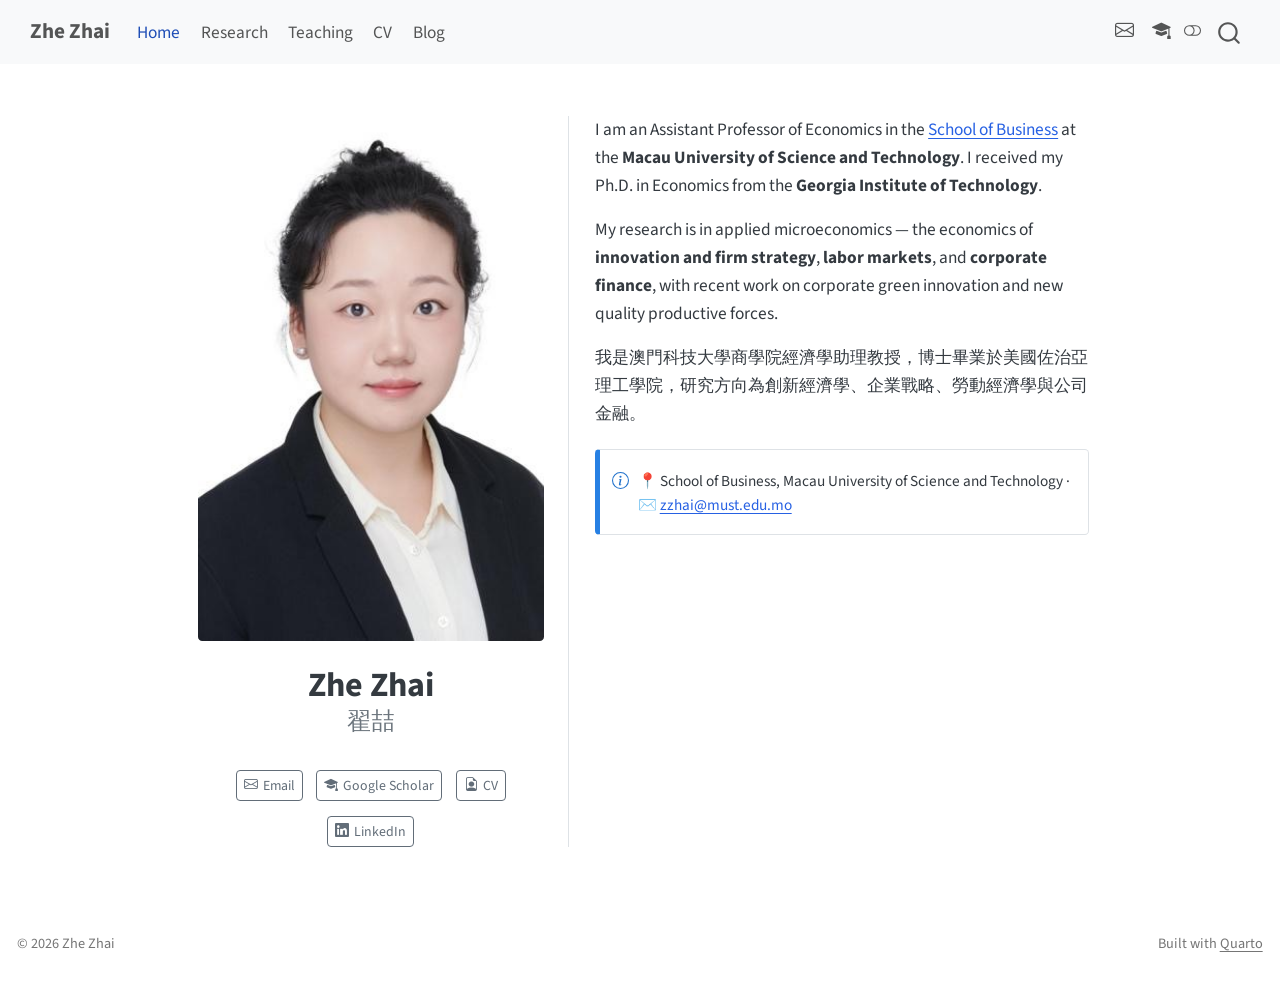
==== index.html @ c7d8bf93 "Built site for gh-pages" ====
<!DOCTYPE html>
<html xmlns="http://www.w3.org/1999/xhtml" lang="en" xml:lang="en"><head>

<meta charset="utf-8">
<meta name="generator" content="quarto-1.9.38">

<meta name="viewport" content="width=device-width, initial-scale=1.0, user-scalable=yes">


<title>Zhe Zhai</title>
<style>
/* Default styles provided by pandoc.
** See https://pandoc.org/MANUAL.html#variables-for-html for config info.
*/
code{white-space: pre-wrap;}
span.smallcaps{font-variant: small-caps;}
div.columns{display: flex; gap: min(4vw, 1.5em);}
div.column{flex: auto; overflow-x: auto;}
div.hanging-indent{margin-left: 1.5em; text-indent: -1.5em;}
ul.task-list{list-style: none;}
ul.task-list li input[type="checkbox"] {
  width: 0.8em;
  margin: 0 0.8em 0.2em -1em; /* quarto-specific, see https://github.com/quarto-dev/quarto-cli/issues/4556 */ 
  vertical-align: middle;
}
</style>


<script src="site_libs/quarto-nav/quarto-nav.js"></script>
<script src="site_libs/quarto-nav/headroom.min.js"></script>
<script src="site_libs/clipboard/clipboard.min.js"></script>
<script src="site_libs/quarto-search/autocomplete.umd.js"></script>
<script src="site_libs/quarto-search/fuse.min.js"></script>
<script src="site_libs/quarto-search/quarto-search.js"></script>
<meta name="quarto:offset" content="./">
<script src="site_libs/quarto-html/quarto.js" type="module"></script>
<script src="site_libs/quarto-html/tabsets/tabsets.js" type="module"></script>
<script src="site_libs/quarto-html/popper.min.js"></script>
<script src="site_libs/quarto-html/tippy.umd.min.js"></script>
<link href="site_libs/quarto-html/tippy.css" rel="stylesheet">
<link href="site_libs/quarto-html/quarto-syntax-highlighting-15634bcf2e68342d4ad2dfa704d543f6.css" rel="stylesheet" class="quarto-color-scheme" id="quarto-text-highlighting-styles">
<link href="site_libs/quarto-html/quarto-syntax-highlighting-dark-0a6b7249c26820e032cb0bd839ff02b1.css" rel="stylesheet" class="quarto-color-scheme quarto-color-alternate" id="quarto-text-highlighting-styles">
<link href="site_libs/quarto-html/quarto-syntax-highlighting-15634bcf2e68342d4ad2dfa704d543f6.css" rel="stylesheet" class="quarto-color-scheme-extra" id="quarto-text-highlighting-styles">
<script src="site_libs/bootstrap/bootstrap.min.js"></script>
<link href="site_libs/bootstrap/bootstrap-icons.css" rel="stylesheet">
<link href="site_libs/bootstrap/bootstrap-bce7755c393caee252ea0e357b7c24b8.min.css" rel="stylesheet" append-hash="true" class="quarto-color-scheme" id="quarto-bootstrap" data-mode="light">
<link href="site_libs/bootstrap/bootstrap-dark-2f73d2571ce570e6680d6927af91118c.min.css" rel="stylesheet" append-hash="true" class="quarto-color-scheme quarto-color-alternate" id="quarto-bootstrap" data-mode="dark">
<link href="site_libs/bootstrap/bootstrap-bce7755c393caee252ea0e357b7c24b8.min.css" rel="stylesheet" append-hash="true" class="quarto-color-scheme-extra" id="quarto-bootstrap" data-mode="light">
<script id="quarto-search-options" type="application/json">{
  "location": "navbar",
  "copy-button": false,
  "collapse-after": 3,
  "panel-placement": "end",
  "type": "overlay",
  "limit": 50,
  "keyboard-shortcut": [
    "f",
    "/",
    "s"
  ],
  "show-item-context": false,
  "language": {
    "search-no-results-text": "No results",
    "search-matching-documents-text": "matching documents",
    "search-copy-link-title": "Copy link to search",
    "search-hide-matches-text": "Hide additional matches",
    "search-more-match-text": "more match in this document",
    "search-more-matches-text": "more matches in this document",
    "search-clear-button-title": "Clear",
    "search-text-placeholder": "",
    "search-detached-cancel-button-title": "Cancel",
    "search-submit-button-title": "Submit",
    "search-label": "Search"
  }
}</script>


<link rel="stylesheet" href="styles.css">
</head>

<body class="nav-fixed fullcontent quarto-light"><script id="quarto-html-before-body" type="application/javascript">
    const toggleBodyColorMode = (bsSheetEl) => {
      const mode = bsSheetEl.getAttribute("data-mode");
      const bodyEl = window.document.querySelector("body");
      if (mode === "dark") {
        bodyEl.classList.add("quarto-dark");
        bodyEl.classList.remove("quarto-light");
      } else {
        bodyEl.classList.add("quarto-light");
        bodyEl.classList.remove("quarto-dark");
      }
    }
    const toggleBodyColorPrimary = () => {
      const bsSheetEl = window.document.querySelector("link#quarto-bootstrap:not([rel=disabled-stylesheet])");
      if (bsSheetEl) {
        toggleBodyColorMode(bsSheetEl);
      }
    }
    const setColorSchemeToggle = (alternate) => {
      const toggles = window.document.querySelectorAll('.quarto-color-scheme-toggle');
      for (let i=0; i < toggles.length; i++) {
        const toggle = toggles[i];
        if (toggle) {
          if (alternate) {
            toggle.classList.add("alternate");
          } else {
            toggle.classList.remove("alternate");
          }
        }
      }
    };
    const toggleColorMode = (alternate) => {
      // Switch the stylesheets
      const primaryStylesheets = window.document.querySelectorAll('link.quarto-color-scheme:not(.quarto-color-alternate)');
      const alternateStylesheets = window.document.querySelectorAll('link.quarto-color-scheme.quarto-color-alternate');
      manageTransitions('#quarto-margin-sidebar .nav-link', false);
      if (alternate) {
        // note: dark is layered on light, we don't disable primary!
        enableStylesheet(alternateStylesheets);
        for (const sheetNode of alternateStylesheets) {
          if (sheetNode.id === "quarto-bootstrap") {
            toggleBodyColorMode(sheetNode);
          }
        }
      } else {
        disableStylesheet(alternateStylesheets);
        enableStylesheet(primaryStylesheets)
        toggleBodyColorPrimary();
      }
      manageTransitions('#quarto-margin-sidebar .nav-link', true);
      // Switch the toggles
      setColorSchemeToggle(alternate)
      // Hack to workaround the fact that safari doesn't
      // properly recolor the scrollbar when toggling (#1455)
      if (navigator.userAgent.indexOf('Safari') > 0 && navigator.userAgent.indexOf('Chrome') == -1) {
        manageTransitions("body", false);
        window.scrollTo(0, 1);
        setTimeout(() => {
          window.scrollTo(0, 0);
          manageTransitions("body", true);
        }, 40);
      }
    }
    const disableStylesheet = (stylesheets) => {
      for (let i=0; i < stylesheets.length; i++) {
        const stylesheet = stylesheets[i];
        stylesheet.rel = 'disabled-stylesheet';
      }
    }
    const enableStylesheet = (stylesheets) => {
      for (let i=0; i < stylesheets.length; i++) {
        const stylesheet = stylesheets[i];
        if(stylesheet.rel !== 'stylesheet') { // for Chrome, which will still FOUC without this check
          stylesheet.rel = 'stylesheet';
        }
      }
    }
    const manageTransitions = (selector, allowTransitions) => {
      const els = window.document.querySelectorAll(selector);
      for (let i=0; i < els.length; i++) {
        const el = els[i];
        if (allowTransitions) {
          el.classList.remove('notransition');
        } else {
          el.classList.add('notransition');
        }
      }
    }
    const isFileUrl = () => {
      return window.location.protocol === 'file:';
    }
    const hasAlternateSentinel = () => {
      let styleSentinel = getColorSchemeSentinel();
      if (styleSentinel !== null) {
        return styleSentinel === "alternate";
      } else {
        return false;
      }
    }
    const setStyleSentinel = (alternate) => {
      const value = alternate ? "alternate" : "default";
      if (!isFileUrl()) {
        window.localStorage.setItem("quarto-color-scheme", value);
      } else {
        localAlternateSentinel = value;
      }
    }
    const getColorSchemeSentinel = () => {
      if (!isFileUrl()) {
        const storageValue = window.localStorage.getItem("quarto-color-scheme");
        return storageValue != null ? storageValue : localAlternateSentinel;
      } else {
        return localAlternateSentinel;
      }
    }
    const toggleGiscusIfUsed = (isAlternate, darkModeDefault) => {
      const baseTheme = document.querySelector('#giscus-base-theme')?.value ?? 'light';
      const alternateTheme = document.querySelector('#giscus-alt-theme')?.value ?? 'dark';
      let newTheme = '';
      if(authorPrefersDark) {
        newTheme = isAlternate ? baseTheme : alternateTheme;
      } else {
        newTheme = isAlternate ? alternateTheme : baseTheme;
      }
      const changeGiscusTheme = () => {
        // From: https://github.com/giscus/giscus/issues/336
        const sendMessage = (message) => {
          const iframe = document.querySelector('iframe.giscus-frame');
          if (!iframe) return;
          iframe.contentWindow.postMessage({ giscus: message }, 'https://giscus.app');
        }
        sendMessage({
          setConfig: {
            theme: newTheme
          }
        });
      }
      const isGiscussLoaded = window.document.querySelector('iframe.giscus-frame') !== null;
      if (isGiscussLoaded) {
        changeGiscusTheme();
      }
    };
    const authorPrefersDark = false;
    const darkModeDefault = authorPrefersDark;
      document.querySelector('link#quarto-text-highlighting-styles.quarto-color-scheme-extra').rel = 'disabled-stylesheet';
      document.querySelector('link#quarto-bootstrap.quarto-color-scheme-extra').rel = 'disabled-stylesheet';
    let localAlternateSentinel = darkModeDefault ? 'alternate' : 'default';
    // Dark / light mode switch
    window.quartoToggleColorScheme = () => {
      // Read the current dark / light value
      let toAlternate = !hasAlternateSentinel();
      toggleColorMode(toAlternate);
      setStyleSentinel(toAlternate);
      toggleGiscusIfUsed(toAlternate, darkModeDefault);
      window.dispatchEvent(new Event('resize'));
    };
    // Switch to dark mode if need be
    if (hasAlternateSentinel()) {
      toggleColorMode(true);
    } else {
      toggleColorMode(false);
    }
  </script>

<div id="quarto-search-results"></div>
  <header id="quarto-header" class="headroom fixed-top">
    <nav class="navbar navbar-expand-lg " data-bs-theme="dark">
      <div class="navbar-container container-fluid">
      <div class="navbar-brand-container mx-auto">
    <a class="navbar-brand" href="./index.html">
    <span class="navbar-title">Zhe Zhai</span>
    </a>
  </div>
            <div id="quarto-search" class="" title="Search"></div>
          <button class="navbar-toggler" type="button" data-bs-toggle="collapse" data-bs-target="#navbarCollapse" aria-controls="navbarCollapse" role="menu" aria-expanded="false" aria-label="Toggle navigation" onclick="if (window.quartoToggleHeadroom) { window.quartoToggleHeadroom(); }">
  <span class="navbar-toggler-icon"></span>
</button>
          <div class="collapse navbar-collapse" id="navbarCollapse">
            <ul class="navbar-nav navbar-nav-scroll me-auto">
  <li class="nav-item">
    <a class="nav-link active" href="./index.html" aria-current="page"> 
<span class="menu-text">Home</span></a>
  </li>  
  <li class="nav-item">
    <a class="nav-link" href="./research.html"> 
<span class="menu-text">Research</span></a>
  </li>  
  <li class="nav-item">
    <a class="nav-link" href="./teaching.html"> 
<span class="menu-text">Teaching</span></a>
  </li>  
  <li class="nav-item">
    <a class="nav-link" href="./cv.html"> 
<span class="menu-text">CV</span></a>
  </li>  
  <li class="nav-item">
    <a class="nav-link" href="./posts.html"> 
<span class="menu-text">Blog</span></a>
  </li>  
</ul>
            <ul class="navbar-nav navbar-nav-scroll ms-auto">
  <li class="nav-item compact">
    <a class="nav-link" href="mailto:zzhai@must.edu.mo"> <i class="bi bi-envelope" role="img" aria-label="Email">
</i> 
<span class="menu-text"></span></a>
  </li>  
  <li class="nav-item compact">
    <a class="nav-link" href="https://scholar.google.com/"> <i class="bi bi-mortarboard-fill" role="img" aria-label="Google Scholar">
</i> 
<span class="menu-text"></span></a>
  </li>  
</ul>
          </div> <!-- /navcollapse -->
            <div class="quarto-navbar-tools">
  <a href="" class="quarto-color-scheme-toggle quarto-navigation-tool  px-1" onclick="window.quartoToggleColorScheme(); return false;" title="Toggle dark mode"><i class="bi"></i></a>
</div>
      </div> <!-- /container-fluid -->
    </nav>
</header>
<!-- content -->
<div id="quarto-content" class="quarto-container page-columns page-rows-contents page-layout-article page-navbar">
<!-- sidebar -->
<!-- margin-sidebar -->
    
<!-- main -->
<div class="quarto-about-trestles">
  <div class="about-entity">
    <img src="profile.jpg" class="about-image
  rounded " style="width: 20em;">
<header id="title-block-header" class="quarto-title-block default">
<div class="quarto-title">
<h1 class="title">Zhe Zhai</h1>
<p class="subtitle lead">翟喆</p>
</div>
<div class="quarto-title-meta">
  </div>
</header>
    <div class="about-links">
  <a href="mailto:zzhai@must.edu.mo" class="about-link" rel="" target="">
    <i class="bi bi-envelope"></i>
     <span class="about-link-text">Email</span>
  </a>
  <a href="https://scholar.google.com/" class="about-link" rel="" target="">
    <i class="bi bi-mortarboard-fill"></i>
     <span class="about-link-text">Google Scholar</span>
  </a>
  <a href="/cv.html" class="about-link" rel="" target="">
    <i class="bi bi-file-earmark-person"></i>
     <span class="about-link-text">CV</span>
  </a>
  <a href="https://www.linkedin.com/" class="about-link" rel="" target="">
    <i class="bi bi-linkedin"></i>
     <span class="about-link-text">LinkedIn</span>
  </a>
</div>
  </div>
  <div class="about-contents"><main class="content" id="quarto-document-content">

<p>I am an Assistant Professor of Economics in the <a href="https://www.must.edu.mo/">School of Business</a> at the <strong>Macau University of Science and Technology</strong>. I received my Ph.D.&nbsp;in Economics from the <strong>Georgia Institute of Technology</strong>.</p>
<p>My research is in applied microeconomics — the economics of <strong>innovation and firm strategy</strong>, <strong>labor markets</strong>, and <strong>corporate finance</strong>, with recent work on corporate green innovation and new quality productive forces.</p>
<p>我是澳門科技大學商學院經濟學助理教授，博士畢業於美國佐治亞理工學院，研究方向為創新經濟學、企業戰略、勞動經濟學與公司金融。</p>
<div class="callout callout-style-simple callout-note">
<div class="callout-body d-flex">
<div class="callout-icon-container">
<i class="callout-icon"></i>
</div>
<div class="callout-body-container">
<p>📍 School of Business, Macau University of Science and Technology · ✉️ <a href="mailto:zzhai@must.edu.mo">zzhai@must.edu.mo</a></p>
</div>
</div>
</div>


</main></div>
</div>
 <!-- /main -->
<script id="quarto-html-after-body" type="application/javascript">
  window.document.addEventListener("DOMContentLoaded", function (event) {
    // Ensure there is a toggle, if there isn't float one in the top right
    if (window.document.querySelector('.quarto-color-scheme-toggle') === null) {
      const a = window.document.createElement('a');
      a.classList.add('top-right');
      a.classList.add('quarto-color-scheme-toggle');
      a.href = "";
      a.onclick = function() { try { window.quartoToggleColorScheme(); } catch {} return false; };
      const i = window.document.createElement("i");
      i.classList.add('bi');
      a.appendChild(i);
      window.document.body.appendChild(a);
    }
    setColorSchemeToggle(hasAlternateSentinel())
    const isCodeAnnotation = (el) => {
      for (const clz of el.classList) {
        if (clz.startsWith('code-annotation-')) {                     
          return true;
        }
      }
      return false;
    }
    const onCopySuccess = function(e) {
      // button target
      const button = e.trigger;
      // don't keep focus
      button.blur();
      // flash "checked"
      button.classList.add('code-copy-button-checked');
      var currentTitle = button.getAttribute("title");
      button.setAttribute("title", "Copied!");
      let tooltip;
      if (window.bootstrap) {
        button.setAttribute("data-bs-toggle", "tooltip");
        button.setAttribute("data-bs-placement", "left");
        button.setAttribute("data-bs-title", "Copied!");
        tooltip = new bootstrap.Tooltip(button, 
          { trigger: "manual", 
            customClass: "code-copy-button-tooltip",
            offset: [0, -8]});
        tooltip.show();    
      }
      setTimeout(function() {
        if (tooltip) {
          tooltip.hide();
          button.removeAttribute("data-bs-title");
          button.removeAttribute("data-bs-toggle");
          button.removeAttribute("data-bs-placement");
        }
        button.setAttribute("title", currentTitle);
        button.classList.remove('code-copy-button-checked');
      }, 1000);
      // clear code selection
      e.clearSelection();
    }
    const getTextToCopy = function(trigger) {
      const outerScaffold = trigger.parentElement.cloneNode(true);
      const codeEl = outerScaffold.querySelector('code');
      for (const childEl of codeEl.children) {
        if (isCodeAnnotation(childEl)) {
          childEl.remove();
        }
      }
      return codeEl.innerText;
    }
    const clipboard = new window.ClipboardJS('.code-copy-button:not([data-in-quarto-modal])', {
      text: getTextToCopy
    });
    clipboard.on('success', onCopySuccess);
    if (window.document.getElementById('quarto-embedded-source-code-modal')) {
      const clipboardModal = new window.ClipboardJS('.code-copy-button[data-in-quarto-modal]', {
        text: getTextToCopy,
        container: window.document.getElementById('quarto-embedded-source-code-modal')
      });
      clipboardModal.on('success', onCopySuccess);
    }
      var localhostRegex = new RegExp(/^(?:http|https):\/\/localhost\:?[0-9]*\//);
      var mailtoRegex = new RegExp(/^mailto:/);
        var filterRegex = new RegExp("https:\/\/carrie-zz\.github\.io\/");
      var isInternal = (href) => {
          return filterRegex.test(href) || localhostRegex.test(href) || mailtoRegex.test(href);
      }
      // Inspect non-navigation links and adorn them if external
     var links = window.document.querySelectorAll('a[href]:not(.nav-link):not(.navbar-brand):not(.toc-action):not(.sidebar-link):not(.sidebar-item-toggle):not(.pagination-link):not(.no-external):not([aria-hidden]):not(.dropdown-item):not(.quarto-navigation-tool):not(.about-link)');
      for (var i=0; i<links.length; i++) {
        const link = links[i];
        if (!isInternal(link.href)) {
          // undo the damage that might have been done by quarto-nav.js in the case of
          // links that we want to consider external
          if (link.dataset.originalHref !== undefined) {
            link.href = link.dataset.originalHref;
          }
        }
      }
    function tippyHover(el, contentFn, onTriggerFn, onUntriggerFn) {
      const config = {
        allowHTML: true,
        maxWidth: 500,
        delay: 100,
        arrow: false,
        appendTo: function(el) {
            return el.parentElement;
        },
        interactive: true,
        interactiveBorder: 10,
        theme: 'quarto',
        placement: 'bottom-start',
      };
      if (contentFn) {
        config.content = contentFn;
      }
      if (onTriggerFn) {
        config.onTrigger = onTriggerFn;
      }
      if (onUntriggerFn) {
        config.onUntrigger = onUntriggerFn;
      }
      window.tippy(el, config); 
    }
    const noterefs = window.document.querySelectorAll('a[role="doc-noteref"]');
    for (var i=0; i<noterefs.length; i++) {
      const ref = noterefs[i];
      tippyHover(ref, function() {
        // use id or data attribute instead here
        let href = ref.getAttribute('data-footnote-href') || ref.getAttribute('href');
        try { href = new URL(href).hash; } catch {}
        const id = href.replace(/^#\/?/, "");
        const note = window.document.getElementById(id);
        if (note) {
          return note.innerHTML;
        } else {
          return "";
        }
      });
    }
    const xrefs = window.document.querySelectorAll('a.quarto-xref');
    const processXRef = (id, note) => {
      // Strip column container classes
      const stripColumnClz = (el) => {
        el.classList.remove("page-full", "page-columns");
        if (el.children) {
          for (const child of el.children) {
            stripColumnClz(child);
          }
        }
      }
      stripColumnClz(note)
      if (id === null || id.startsWith('sec-')) {
        // Special case sections, only their first couple elements
        const container = document.createElement("div");
        if (note.children && note.children.length > 2) {
          container.appendChild(note.children[0].cloneNode(true));
          for (let i = 1; i < note.children.length; i++) {
            const child = note.children[i];
            if (child.tagName === "P" && child.innerText === "") {
              continue;
            } else {
              container.appendChild(child.cloneNode(true));
              break;
            }
          }
          if (window.Quarto?.typesetMath) {
            window.Quarto.typesetMath(container);
          }
          return container.innerHTML
        } else {
          if (window.Quarto?.typesetMath) {
            window.Quarto.typesetMath(note);
          }
          return note.innerHTML;
        }
      } else {
        // Remove any anchor links if they are present
        const anchorLink = note.querySelector('a.anchorjs-link');
        if (anchorLink) {
          anchorLink.remove();
        }
        if (window.Quarto?.typesetMath) {
          window.Quarto.typesetMath(note);
        }
        if (note.classList.contains("callout")) {
          return note.outerHTML;
        } else {
          return note.innerHTML;
        }
      }
    }
    for (var i=0; i<xrefs.length; i++) {
      const xref = xrefs[i];
      tippyHover(xref, undefined, function(instance) {
        instance.disable();
        let url = xref.getAttribute('href');
        let hash = undefined; 
        if (url.startsWith('#')) {
          hash = url;
        } else {
          try { hash = new URL(url).hash; } catch {}
        }
        if (hash) {
          const id = hash.replace(/^#\/?/, "");
          const note = window.document.getElementById(id);
          if (note !== null) {
            try {
              const html = processXRef(id, note.cloneNode(true));
              instance.setContent(html);
            } finally {
              instance.enable();
              instance.show();
            }
          } else {
            // See if we can fetch this
            fetch(url.split('#')[0])
            .then(res => res.text())
            .then(html => {
              const parser = new DOMParser();
              const htmlDoc = parser.parseFromString(html, "text/html");
              const note = htmlDoc.getElementById(id);
              if (note !== null) {
                const html = processXRef(id, note);
                instance.setContent(html);
              } 
            }).finally(() => {
              instance.enable();
              instance.show();
            });
          }
        } else {
          // See if we can fetch a full url (with no hash to target)
          // This is a special case and we should probably do some content thinning / targeting
          fetch(url)
          .then(res => res.text())
          .then(html => {
            const parser = new DOMParser();
            const htmlDoc = parser.parseFromString(html, "text/html");
            const note = htmlDoc.querySelector('main.content');
            if (note !== null) {
              // This should only happen for chapter cross references
              // (since there is no id in the URL)
              // remove the first header
              if (note.children.length > 0 && note.children[0].tagName === "HEADER") {
                note.children[0].remove();
              }
              const html = processXRef(null, note);
              instance.setContent(html);
            } 
          }).finally(() => {
            instance.enable();
            instance.show();
          });
        }
      }, function(instance) {
      });
    }
        let selectedAnnoteEl;
        const selectorForAnnotation = ( cell, annotation) => {
          let cellAttr = 'data-code-cell="' + cell + '"';
          let lineAttr = 'data-code-annotation="' +  annotation + '"';
          const selector = 'span[' + cellAttr + '][' + lineAttr + ']';
          return selector;
        }
        const selectCodeLines = (annoteEl) => {
          const doc = window.document;
          const targetCell = annoteEl.getAttribute("data-target-cell");
          const targetAnnotation = annoteEl.getAttribute("data-target-annotation");
          const annoteSpan = window.document.querySelector(selectorForAnnotation(targetCell, targetAnnotation));
          const lines = annoteSpan.getAttribute("data-code-lines").split(",");
          const lineIds = lines.map((line) => {
            return targetCell + "-" + line;
          })
          let top = null;
          let height = null;
          let parent = null;
          if (lineIds.length > 0) {
              //compute the position of the single el (top and bottom and make a div)
              const el = window.document.getElementById(lineIds[0]);
              top = el.offsetTop;
              height = el.offsetHeight;
              parent = el.parentElement.parentElement;
            if (lineIds.length > 1) {
              const lastEl = window.document.getElementById(lineIds[lineIds.length - 1]);
              const bottom = lastEl.offsetTop + lastEl.offsetHeight;
              height = bottom - top;
            }
            if (top !== null && height !== null && parent !== null) {
              // cook up a div (if necessary) and position it 
              let div = window.document.getElementById("code-annotation-line-highlight");
              if (div === null) {
                div = window.document.createElement("div");
                div.setAttribute("id", "code-annotation-line-highlight");
                div.style.position = 'absolute';
                parent.appendChild(div);
              }
              div.style.top = top - 2 + "px";
              div.style.height = height + 4 + "px";
              div.style.left = 0;
              let gutterDiv = window.document.getElementById("code-annotation-line-highlight-gutter");
              if (gutterDiv === null) {
                gutterDiv = window.document.createElement("div");
                gutterDiv.setAttribute("id", "code-annotation-line-highlight-gutter");
                gutterDiv.style.position = 'absolute';
                const codeCell = window.document.getElementById(targetCell);
                const gutter = codeCell.querySelector('.code-annotation-gutter');
                gutter.appendChild(gutterDiv);
              }
              gutterDiv.style.top = top - 2 + "px";
              gutterDiv.style.height = height + 4 + "px";
            }
            selectedAnnoteEl = annoteEl;
          }
        };
        const unselectCodeLines = () => {
          const elementsIds = ["code-annotation-line-highlight", "code-annotation-line-highlight-gutter"];
          elementsIds.forEach((elId) => {
            const div = window.document.getElementById(elId);
            if (div) {
              div.remove();
            }
          });
          selectedAnnoteEl = undefined;
        };
          // Handle positioning of the toggle
      window.addEventListener(
        "resize",
        throttle(() => {
          elRect = undefined;
          if (selectedAnnoteEl) {
            selectCodeLines(selectedAnnoteEl);
          }
        }, 10)
      );
      function throttle(fn, ms) {
      let throttle = false;
      let timer;
        return (...args) => {
          if(!throttle) { // first call gets through
              fn.apply(this, args);
              throttle = true;
          } else { // all the others get throttled
              if(timer) clearTimeout(timer); // cancel #2
              timer = setTimeout(() => {
                fn.apply(this, args);
                timer = throttle = false;
              }, ms);
          }
        };
      }
        // Attach click handler to the DT
        const annoteDls = window.document.querySelectorAll('dt[data-target-cell]');
        for (const annoteDlNode of annoteDls) {
          annoteDlNode.addEventListener('click', (event) => {
            const clickedEl = event.target;
            if (clickedEl !== selectedAnnoteEl) {
              unselectCodeLines();
              const activeEl = window.document.querySelector('dt[data-target-cell].code-annotation-active');
              if (activeEl) {
                activeEl.classList.remove('code-annotation-active');
              }
              selectCodeLines(clickedEl);
              clickedEl.classList.add('code-annotation-active');
            } else {
              // Unselect the line
              unselectCodeLines();
              clickedEl.classList.remove('code-annotation-active');
            }
          });
        }
    const findCites = (el) => {
      const parentEl = el.parentElement;
      if (parentEl) {
        const cites = parentEl.dataset.cites;
        if (cites) {
          return {
            el,
            cites: cites.split(' ')
          };
        } else {
          return findCites(el.parentElement)
        }
      } else {
        return undefined;
      }
    };
    var bibliorefs = window.document.querySelectorAll('a[role="doc-biblioref"]');
    for (var i=0; i<bibliorefs.length; i++) {
      const ref = bibliorefs[i];
      const citeInfo = findCites(ref);
      if (citeInfo) {
        tippyHover(citeInfo.el, function() {
          var popup = window.document.createElement('div');
          citeInfo.cites.forEach(function(cite) {
            var citeDiv = window.document.createElement('div');
            citeDiv.classList.add('hanging-indent');
            citeDiv.classList.add('csl-entry');
            var biblioDiv = window.document.getElementById('ref-' + cite);
            if (biblioDiv) {
              citeDiv.innerHTML = biblioDiv.innerHTML;
            }
            popup.appendChild(citeDiv);
          });
          return popup.innerHTML;
        });
      }
    }
  });
  </script>
</div> <!-- /content -->
<footer class="footer">
  <div class="nav-footer">
    <div class="nav-footer-left">
<p>© 2026 Zhe Zhai</p>
</div>   
    <div class="nav-footer-center">
      &nbsp;
    </div>
    <div class="nav-footer-right">
<p>Built with <a href="https://quarto.org">Quarto</a></p>
</div>
  </div>
</footer>




</body></html>
---- site_libs/quarto-html/tippy.css ----
.tippy-box[data-animation=fade][data-state=hidden]{opacity:0}[data-tippy-root]{max-width:calc(100vw - 10px)}.tippy-box{position:relative;background-color:#333;color:#fff;border-radius:4px;font-size:14px;line-height:1.4;white-space:normal;outline:0;transition-property:transform,visibility,opacity}.tippy-box[data-placement^=top]>.tippy-arrow{bottom:0}.tippy-box[data-placement^=top]>.tippy-arrow:before{bottom:-7px;left:0;border-width:8px 8px 0;border-top-color:initial;transform-origin:center top}.tippy-box[data-placement^=bottom]>.tippy-arrow{top:0}.tippy-box[data-placement^=bottom]>.tippy-arrow:before{top:-7px;left:0;border-width:0 8px 8px;border-bottom-color:initial;transform-origin:center bottom}.tippy-box[data-placement^=left]>.tippy-arrow{right:0}.tippy-box[data-placement^=left]>.tippy-arrow:before{border-width:8px 0 8px 8px;border-left-color:initial;right:-7px;transform-origin:center left}.tippy-box[data-placement^=right]>.tippy-arrow{left:0}.tippy-box[data-placement^=right]>.tippy-arrow:before{left:-7px;border-width:8px 8px 8px 0;border-right-color:initial;transform-origin:center right}.tippy-box[data-inertia][data-state=visible]{transition-timing-function:cubic-bezier(.54,1.5,.38,1.11)}.tippy-arrow{width:16px;height:16px;color:#333}.tippy-arrow:before{content:"";position:absolute;border-color:transparent;border-style:solid}.tippy-content{position:relative;padding:5px 9px;z-index:1}
---- site_libs/quarto-html/quarto-syntax-highlighting-15634bcf2e68342d4ad2dfa704d543f6.css ----
/* quarto syntax highlight colors */
:root {
  --quarto-hl-ot-color: #003B4F;
  --quarto-hl-at-color: #657422;
  --quarto-hl-ss-color: #20794D;
  --quarto-hl-an-color: #5E5E5E;
  --quarto-hl-fu-color: #4758AB;
  --quarto-hl-st-color: #20794D;
  --quarto-hl-cf-color: #003B4F;
  --quarto-hl-op-color: #5E5E5E;
  --quarto-hl-er-color: #AD0000;
  --quarto-hl-bn-color: #AD0000;
  --quarto-hl-al-color: #AD0000;
  --quarto-hl-va-color: #111111;
  --quarto-hl-bu-color: inherit;
  --quarto-hl-ex-color: inherit;
  --quarto-hl-pp-color: #AD0000;
  --quarto-hl-in-color: #5E5E5E;
  --quarto-hl-vs-color: #20794D;
  --quarto-hl-wa-color: #5E5E5E;
  --quarto-hl-do-color: #5E5E5E;
  --quarto-hl-im-color: #00769E;
  --quarto-hl-ch-color: #20794D;
  --quarto-hl-dt-color: #AD0000;
  --quarto-hl-fl-color: #AD0000;
  --quarto-hl-co-color: #5E5E5E;
  --quarto-hl-cv-color: #5E5E5E;
  --quarto-hl-cn-color: #8f5902;
  --quarto-hl-sc-color: #5E5E5E;
  --quarto-hl-dv-color: #AD0000;
  --quarto-hl-kw-color: #003B4F;
}

/* other quarto variables */
:root {
  --quarto-font-monospace: SFMono-Regular, Menlo, Monaco, Consolas, "Liberation Mono", "Courier New", monospace;
}

/* syntax highlight based on Pandoc's rules */
pre > code.sourceCode > span {
  color: #003B4F;
}

code.sourceCode > span {
  color: #003B4F;
}

div.sourceCode,
div.sourceCode pre.sourceCode {
  color: #003B4F;
}

/* Normal */
code span {
  color: #003B4F;
}

/* Alert */
code span.al {
  color: #AD0000;
  font-style: inherit;
}

/* Annotation */
code span.an {
  color: #5E5E5E;
  font-style: inherit;
}

/* Attribute */
code span.at {
  color: #657422;
  font-style: inherit;
}

/* BaseN */
code span.bn {
  color: #AD0000;
  font-style: inherit;
}

/* BuiltIn */
code span.bu {
  font-style: inherit;
}

/* ControlFlow */
code span.cf {
  color: #003B4F;
  font-weight: bold;
  font-style: inherit;
}

/* Char */
code span.ch {
  color: #20794D;
  font-style: inherit;
}

/* Constant */
code span.cn {
  color: #8f5902;
  font-style: inherit;
}

/* Comment */
code span.co {
  color: #5E5E5E;
  font-style: inherit;
}

/* CommentVar */
code span.cv {
  color: #5E5E5E;
  font-style: italic;
}

/* Documentation */
code span.do {
  color: #5E5E5E;
  font-style: italic;
}

/* DataType */
code span.dt {
  color: #AD0000;
  font-style: inherit;
}

/* DecVal */
code span.dv {
  color: #AD0000;
  font-style: inherit;
}

/* Error */
code span.er {
  color: #AD0000;
  font-style: inherit;
}

/* Extension */
code span.ex {
  font-style: inherit;
}

/* Float */
code span.fl {
  color: #AD0000;
  font-style: inherit;
}

/* Function */
code span.fu {
  color: #4758AB;
  font-style: inherit;
}

/* Import */
code span.im {
  color: #00769E;
  font-style: inherit;
}

/* Information */
code span.in {
  color: #5E5E5E;
  font-style: inherit;
}

/* Keyword */
code span.kw {
  color: #003B4F;
  font-weight: bold;
  font-style: inherit;
}

/* Operator */
code span.op {
  color: #5E5E5E;
  font-style: inherit;
}

/* Other */
code span.ot {
  color: #003B4F;
  font-style: inherit;
}

/* Preprocessor */
code span.pp {
  color: #AD0000;
  font-style: inherit;
}

/* SpecialChar */
code span.sc {
  color: #5E5E5E;
  font-style: inherit;
}

/* SpecialString */
code span.ss {
  color: #20794D;
  font-style: inherit;
}

/* String */
code span.st {
  color: #20794D;
  font-style: inherit;
}

/* Variable */
code span.va {
  color: #111111;
  font-style: inherit;
}

/* VerbatimString */
code span.vs {
  color: #20794D;
  font-style: inherit;
}

/* Warning */
code span.wa {
  color: #5E5E5E;
  font-style: italic;
}

.prevent-inlining {
  content: "</";
}

/*# sourceMappingURL=f23921c56f73e400b49028c9186a1aa0.css.map */
---- site_libs/quarto-html/quarto-syntax-highlighting-dark-0a6b7249c26820e032cb0bd839ff02b1.css ----
/* quarto syntax highlight colors */
:root {
  --quarto-hl-al-color: #f07178;
  --quarto-hl-an-color: #d4d0ab;
  --quarto-hl-at-color: #00e0e0;
  --quarto-hl-bn-color: #d4d0ab;
  --quarto-hl-bu-color: #abe338;
  --quarto-hl-ch-color: #abe338;
  --quarto-hl-co-color: #f8f8f2;
  --quarto-hl-cv-color: #ffd700;
  --quarto-hl-cn-color: #ffd700;
  --quarto-hl-cf-color: #ffa07a;
  --quarto-hl-dt-color: #ffa07a;
  --quarto-hl-dv-color: #d4d0ab;
  --quarto-hl-do-color: #f8f8f2;
  --quarto-hl-er-color: #f07178;
  --quarto-hl-ex-color: #00e0e0;
  --quarto-hl-fl-color: #d4d0ab;
  --quarto-hl-fu-color: #ffa07a;
  --quarto-hl-im-color: #abe338;
  --quarto-hl-in-color: #d4d0ab;
  --quarto-hl-kw-color: #ffa07a;
  --quarto-hl-op-color: #ffa07a;
  --quarto-hl-ot-color: #00e0e0;
  --quarto-hl-pp-color: #dcc6e0;
  --quarto-hl-re-color: #00e0e0;
  --quarto-hl-sc-color: #abe338;
  --quarto-hl-ss-color: #abe338;
  --quarto-hl-st-color: #abe338;
  --quarto-hl-va-color: #00e0e0;
  --quarto-hl-vs-color: #abe338;
  --quarto-hl-wa-color: #dcc6e0;
}

/* other quarto variables */
:root {
  --quarto-font-monospace: SFMono-Regular, Menlo, Monaco, Consolas, "Liberation Mono", "Courier New", monospace;
}

/* syntax highlight based on Pandoc's rules */
pre > code.sourceCode > span {
  color: #f8f8f2;
}

code.sourceCode > span {
  color: #f8f8f2;
}

div.sourceCode,
div.sourceCode pre.sourceCode {
  color: #f8f8f2;
}

/* Normal */
code span {
  color: #f8f8f2;
}

/* Alert */
code span.al {
  color: #f07178;
}

/* Annotation */
code span.an {
  color: #d4d0ab;
}

/* Attribute */
code span.at {
  color: #00e0e0;
}

/* BaseN */
code span.bn {
  color: #d4d0ab;
}

/* BuiltIn */
code span.bu {
  color: #abe338;
}

/* ControlFlow */
code span.cf {
  font-weight: bold;
  color: #ffa07a;
}

/* Char */
code span.ch {
  color: #abe338;
}

/* Constant */
code span.cn {
  color: #ffd700;
}

/* Comment */
code span.co {
  font-style: italic;
  color: #f8f8f2;
}

/* CommentVar */
code span.cv {
  color: #ffd700;
}

/* Documentation */
code span.do {
  color: #f8f8f2;
}

/* DataType */
code span.dt {
  color: #ffa07a;
}

/* DecVal */
code span.dv {
  color: #d4d0ab;
}

/* Error */
code span.er {
  color: #f07178;
  text-decoration: underline;
}

/* Extension */
code span.ex {
  font-weight: bold;
  color: #00e0e0;
}

/* Float */
code span.fl {
  color: #d4d0ab;
}

/* Function */
code span.fu {
  color: #ffa07a;
}

/* Import */
code span.im {
  color: #abe338;
}

/* Information */
code span.in {
  color: #d4d0ab;
}

/* Keyword */
code span.kw {
  font-weight: bold;
  color: #ffa07a;
}

/* Operator */
code span.op {
  color: #ffa07a;
}

/* Other */
code span.ot {
  color: #00e0e0;
}

/* Preprocessor */
code span.pp {
  color: #dcc6e0;
}

/* RegionMarker */
code span.re {
  background-color: #f8f8f2;
  color: #00e0e0;
}

/* SpecialChar */
code span.sc {
  color: #abe338;
}

/* SpecialString */
code span.ss {
  color: #abe338;
}

/* String */
code span.st {
  color: #abe338;
}

/* Variable */
code span.va {
  color: #00e0e0;
}

/* VerbatimString */
code span.vs {
  color: #abe338;
}

/* Warning */
code span.wa {
  color: #dcc6e0;
}

.prevent-inlining {
  content: "</";
}

/*# sourceMappingURL=175367c052bafc98bd680af3479823f0.css.map */
---- site_libs/quarto-html/quarto-syntax-highlighting-15634bcf2e68342d4ad2dfa704d543f6.css ----
/* quarto syntax highlight colors */
:root {
  --quarto-hl-ot-color: #003B4F;
  --quarto-hl-at-color: #657422;
  --quarto-hl-ss-color: #20794D;
  --quarto-hl-an-color: #5E5E5E;
  --quarto-hl-fu-color: #4758AB;
  --quarto-hl-st-color: #20794D;
  --quarto-hl-cf-color: #003B4F;
  --quarto-hl-op-color: #5E5E5E;
  --quarto-hl-er-color: #AD0000;
  --quarto-hl-bn-color: #AD0000;
  --quarto-hl-al-color: #AD0000;
  --quarto-hl-va-color: #111111;
  --quarto-hl-bu-color: inherit;
  --quarto-hl-ex-color: inherit;
  --quarto-hl-pp-color: #AD0000;
  --quarto-hl-in-color: #5E5E5E;
  --quarto-hl-vs-color: #20794D;
  --quarto-hl-wa-color: #5E5E5E;
  --quarto-hl-do-color: #5E5E5E;
  --quarto-hl-im-color: #00769E;
  --quarto-hl-ch-color: #20794D;
  --quarto-hl-dt-color: #AD0000;
  --quarto-hl-fl-color: #AD0000;
  --quarto-hl-co-color: #5E5E5E;
  --quarto-hl-cv-color: #5E5E5E;
  --quarto-hl-cn-color: #8f5902;
  --quarto-hl-sc-color: #5E5E5E;
  --quarto-hl-dv-color: #AD0000;
  --quarto-hl-kw-color: #003B4F;
}

/* other quarto variables */
:root {
  --quarto-font-monospace: SFMono-Regular, Menlo, Monaco, Consolas, "Liberation Mono", "Courier New", monospace;
}

/* syntax highlight based on Pandoc's rules */
pre > code.sourceCode > span {
  color: #003B4F;
}

code.sourceCode > span {
  color: #003B4F;
}

div.sourceCode,
div.sourceCode pre.sourceCode {
  color: #003B4F;
}

/* Normal */
code span {
  color: #003B4F;
}

/* Alert */
code span.al {
  color: #AD0000;
  font-style: inherit;
}

/* Annotation */
code span.an {
  color: #5E5E5E;
  font-style: inherit;
}

/* Attribute */
code span.at {
  color: #657422;
  font-style: inherit;
}

/* BaseN */
code span.bn {
  color: #AD0000;
  font-style: inherit;
}

/* BuiltIn */
code span.bu {
  font-style: inherit;
}

/* ControlFlow */
code span.cf {
  color: #003B4F;
  font-weight: bold;
  font-style: inherit;
}

/* Char */
code span.ch {
  color: #20794D;
  font-style: inherit;
}

/* Constant */
code span.cn {
  color: #8f5902;
  font-style: inherit;
}

/* Comment */
code span.co {
  color: #5E5E5E;
  font-style: inherit;
}

/* CommentVar */
code span.cv {
  color: #5E5E5E;
  font-style: italic;
}

/* Documentation */
code span.do {
  color: #5E5E5E;
  font-style: italic;
}

/* DataType */
code span.dt {
  color: #AD0000;
  font-style: inherit;
}

/* DecVal */
code span.dv {
  color: #AD0000;
  font-style: inherit;
}

/* Error */
code span.er {
  color: #AD0000;
  font-style: inherit;
}

/* Extension */
code span.ex {
  font-style: inherit;
}

/* Float */
code span.fl {
  color: #AD0000;
  font-style: inherit;
}

/* Function */
code span.fu {
  color: #4758AB;
  font-style: inherit;
}

/* Import */
code span.im {
  color: #00769E;
  font-style: inherit;
}

/* Information */
code span.in {
  color: #5E5E5E;
  font-style: inherit;
}

/* Keyword */
code span.kw {
  color: #003B4F;
  font-weight: bold;
  font-style: inherit;
}

/* Operator */
code span.op {
  color: #5E5E5E;
  font-style: inherit;
}

/* Other */
code span.ot {
  color: #003B4F;
  font-style: inherit;
}

/* Preprocessor */
code span.pp {
  color: #AD0000;
  font-style: inherit;
}

/* SpecialChar */
code span.sc {
  color: #5E5E5E;
  font-style: inherit;
}

/* SpecialString */
code span.ss {
  color: #20794D;
  font-style: inherit;
}

/* String */
code span.st {
  color: #20794D;
  font-style: inherit;
}

/* Variable */
code span.va {
  color: #111111;
  font-style: inherit;
}

/* VerbatimString */
code span.vs {
  color: #20794D;
  font-style: inherit;
}

/* Warning */
code span.wa {
  color: #5E5E5E;
  font-style: italic;
}

.prevent-inlining {
  content: "</";
}

/*# sourceMappingURL=f23921c56f73e400b49028c9186a1aa0.css.map */
---- styles.css ----
/* Subtle refinements over the cosmo/darkly themes */

:root {
  --accent: #1f6feb;
}

body {
  font-size: 1.02rem;
  line-height: 1.6;
}

/* Home page name + Chinese subtitle */
#title-block-header .quarto-title .title {
  font-weight: 700;
}
#title-block-header .subtitle {
  color: #6c757d;
  font-weight: 400;
  font-size: 1.4rem;
  margin-top: -0.2rem;
}

/* Publication list spacing */
#refs .csl-entry {
  margin-bottom: 0.9rem;
  padding-left: 1.4rem;
  text-indent: -1.4rem;
}

/* Tables in CV */
table {
  font-size: 0.97rem;
}

.navbar-brand {
  font-weight: 700;
}
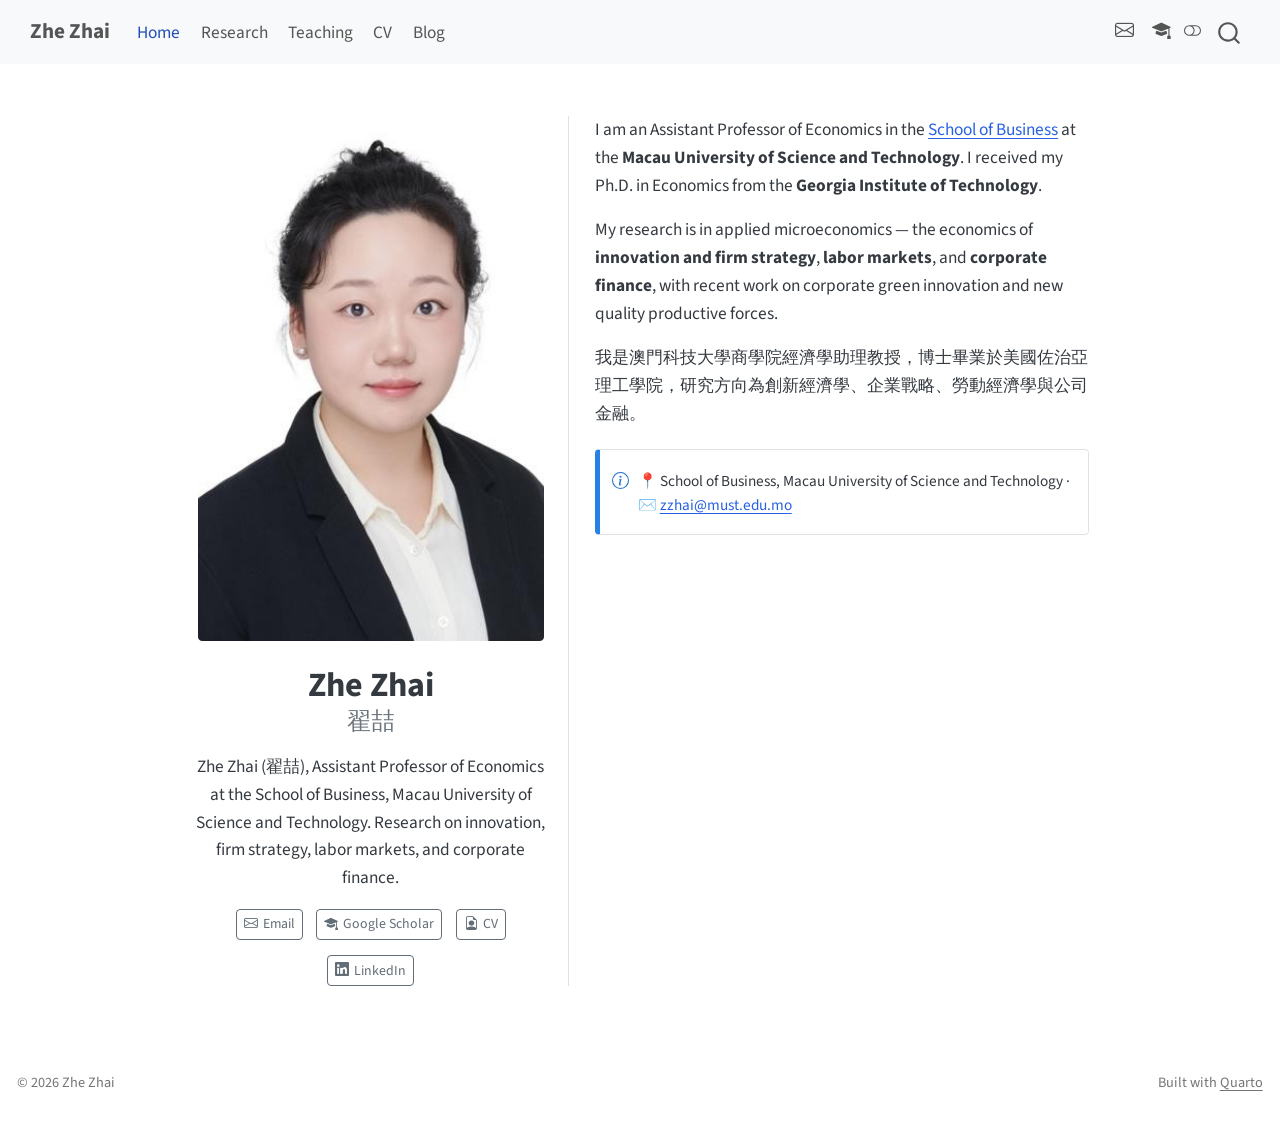
==== commit d3fcfed3: "Built site for gh-pages" ====
--- a/index.html
+++ b/index.html
@@ -6,6 +6,7 @@
 
 <meta name="viewport" content="width=device-width, initial-scale=1.0, user-scalable=yes">
 
+<meta name="description" content="Zhe Zhai (翟喆), Assistant Professor of Economics at the School of Business, Macau University of Science and Technology. Research on innovation, firm strategy, labor markets, and corporate finance.">
 
 <title>Zhe Zhai</title>
 <style>
@@ -76,6 +77,14 @@
 
 
 <link rel="stylesheet" href="styles.css">
+<meta property="og:title" content="Zhe Zhai">
+<meta property="og:description" content="Zhe Zhai (翟喆), Assistant Professor of Economics at the School of Business, Macau University of Science and Technology. Research on innovation, firm strategy, labor markets, and corporate finance.">
+<meta property="og:image" content="https://carrie-zz.github.io/profile.jpg">
+<meta property="og:site_name" content="Zhe Zhai">
+<meta name="twitter:title" content="Zhe Zhai">
+<meta name="twitter:description" content="Zhe Zhai (翟喆), Assistant Professor of Economics at the School of Business, Macau University of Science and Technology. Research on innovation, firm strategy, labor markets, and corporate finance.">
+<meta name="twitter:image" content="https://carrie-zz.github.io/profile.jpg">
+<meta name="twitter:card" content="summary">
 </head>
 
 <body class="nav-fixed fullcontent quarto-light"><script id="quarto-html-before-body" type="application/javascript">
@@ -312,6 +321,11 @@
 <h1 class="title">Zhe Zhai</h1>
 <p class="subtitle lead">翟喆</p>
 </div>
+<div>
+  <div class="description">
+    Zhe Zhai (翟喆), Assistant Professor of Economics at the School of Business, Macau University of Science and Technology. Research on innovation, firm strategy, labor markets, and corporate finance.
+  </div>
+</div>
 <div class="quarto-title-meta">
   </div>
 </header>
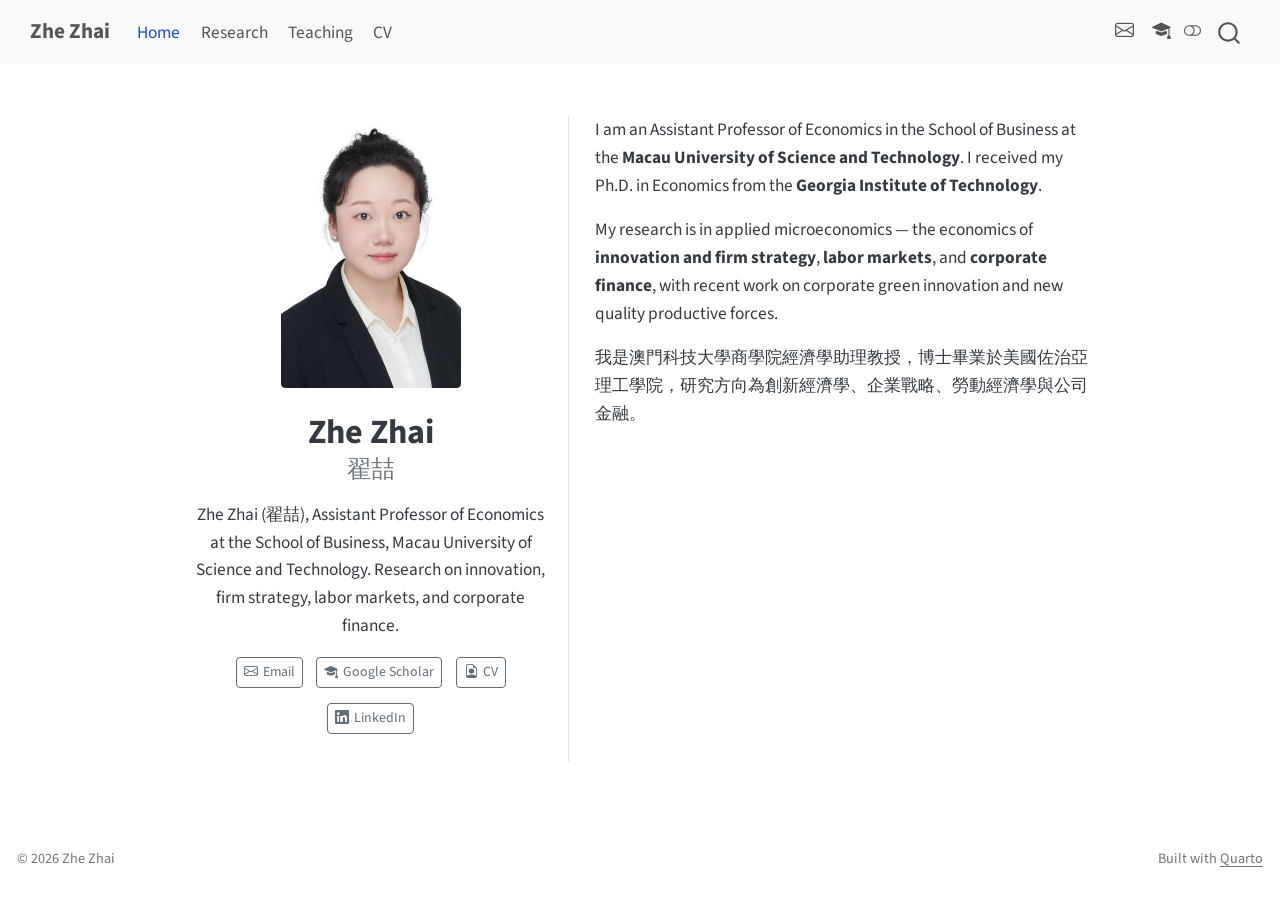
==== commit 35096d14: "Built site for gh-pages" ====
--- a/index.html
+++ b/index.html
@@ -282,10 +282,6 @@
     <a class="nav-link" href="./cv.html"> 
 <span class="menu-text">CV</span></a>
   </li>  
-  <li class="nav-item">
-    <a class="nav-link" href="./posts.html"> 
-<span class="menu-text">Blog</span></a>
-  </li>  
 </ul>
             <ul class="navbar-nav navbar-nav-scroll ms-auto">
   <li class="nav-item compact">
@@ -315,7 +311,7 @@
 <div class="quarto-about-trestles">
   <div class="about-entity">
     <img src="profile.jpg" class="about-image
-  rounded " style="width: 20em;">
+  rounded " style="width: 180px;">
 <header id="title-block-header" class="quarto-title-block default">
 <div class="quarto-title">
 <h1 class="title">Zhe Zhai</h1>
@@ -350,19 +346,9 @@
   </div>
   <div class="about-contents"><main class="content" id="quarto-document-content">
 
-<p>I am an Assistant Professor of Economics in the <a href="https://www.must.edu.mo/">School of Business</a> at the <strong>Macau University of Science and Technology</strong>. I received my Ph.D.&nbsp;in Economics from the <strong>Georgia Institute of Technology</strong>.</p>
+<p>I am an Assistant Professor of Economics in the School of Business at the <strong>Macau University of Science and Technology</strong>. I received my Ph.D.&nbsp;in Economics from the <strong>Georgia Institute of Technology</strong>.</p>
 <p>My research is in applied microeconomics — the economics of <strong>innovation and firm strategy</strong>, <strong>labor markets</strong>, and <strong>corporate finance</strong>, with recent work on corporate green innovation and new quality productive forces.</p>
 <p>我是澳門科技大學商學院經濟學助理教授，博士畢業於美國佐治亞理工學院，研究方向為創新經濟學、企業戰略、勞動經濟學與公司金融。</p>
-<div class="callout callout-style-simple callout-note">
-<div class="callout-body d-flex">
-<div class="callout-icon-container">
-<i class="callout-icon"></i>
-</div>
-<div class="callout-body-container">
-<p>📍 School of Business, Macau University of Science and Technology · ✉️ <a href="mailto:zzhai@must.edu.mo">zzhai@must.edu.mo</a></p>
-</div>
-</div>
-</div>
 
 
 </main></div>
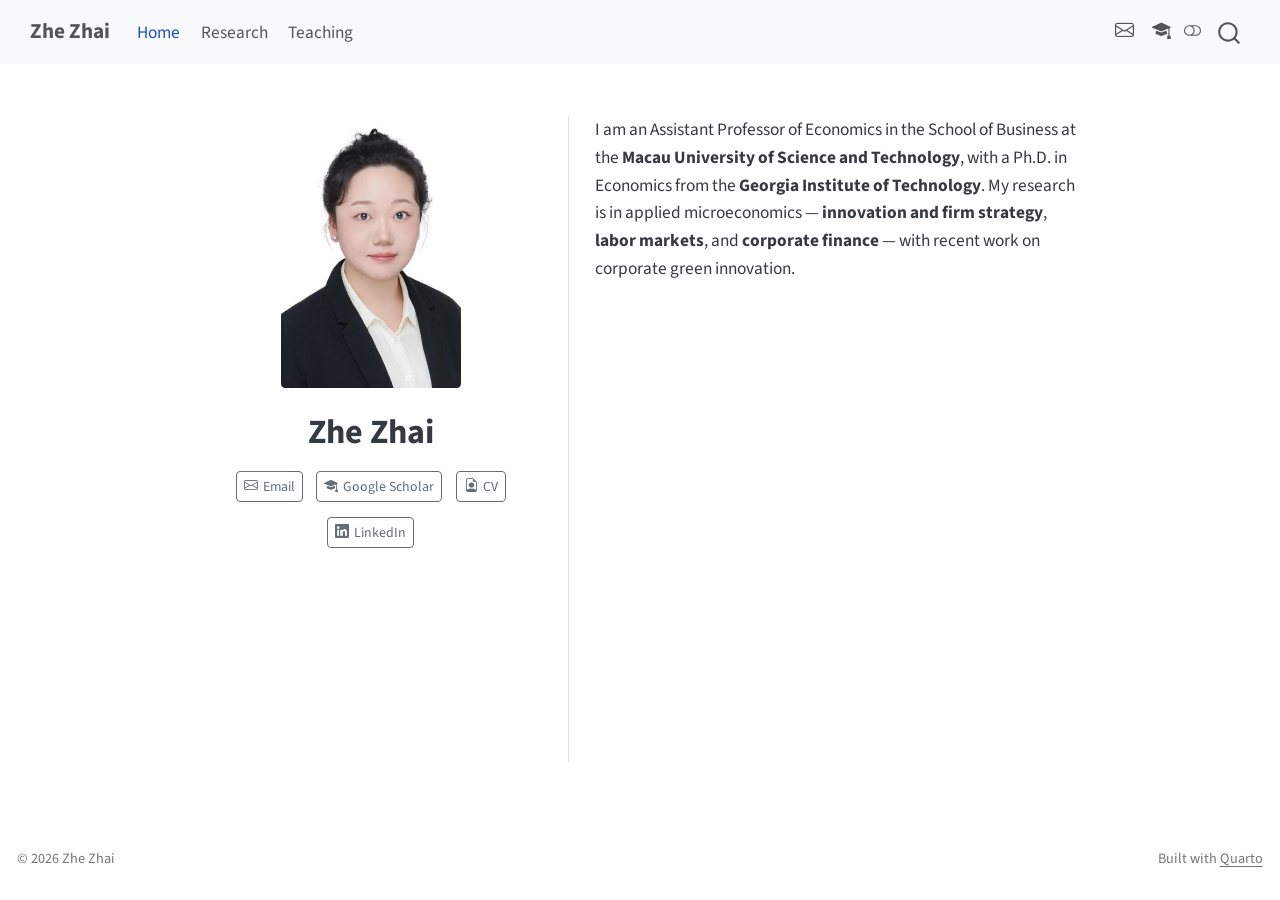
==== commit c87ead49: "Built site for gh-pages" ====
--- a/index.html
+++ b/index.html
@@ -6,7 +6,6 @@
 
 <meta name="viewport" content="width=device-width, initial-scale=1.0, user-scalable=yes">
 
-<meta name="description" content="Zhe Zhai (翟喆), Assistant Professor of Economics at the School of Business, Macau University of Science and Technology. Research on innovation, firm strategy, labor markets, and corporate finance.">
 
 <title>Zhe Zhai</title>
 <style>
@@ -74,15 +73,16 @@
     "search-label": "Search"
   }
 }</script>
+<meta name="description" content="Zhe Zhai (翟喆), Assistant Professor of Economics at the School of Business, Macau University of Science and Technology. Research on innovation, firm strategy, labor markets, and corporate finance.">
 
 
 <link rel="stylesheet" href="styles.css">
 <meta property="og:title" content="Zhe Zhai">
-<meta property="og:description" content="Zhe Zhai (翟喆), Assistant Professor of Economics at the School of Business, Macau University of Science and Technology. Research on innovation, firm strategy, labor markets, and corporate finance.">
+<meta property="og:description" content="Zhe Zhai (翟喆) — Assistant Professor of Economics, School of Business, Macau University of Science and Technology.">
 <meta property="og:image" content="https://carrie-zz.github.io/profile.jpg">
 <meta property="og:site_name" content="Zhe Zhai">
 <meta name="twitter:title" content="Zhe Zhai">
-<meta name="twitter:description" content="Zhe Zhai (翟喆), Assistant Professor of Economics at the School of Business, Macau University of Science and Technology. Research on innovation, firm strategy, labor markets, and corporate finance.">
+<meta name="twitter:description" content="Zhe Zhai (翟喆) — Assistant Professor of Economics, School of Business, Macau University of Science and Technology.">
 <meta name="twitter:image" content="https://carrie-zz.github.io/profile.jpg">
 <meta name="twitter:card" content="summary">
 </head>
@@ -277,10 +277,6 @@
   <li class="nav-item">
     <a class="nav-link" href="./teaching.html"> 
 <span class="menu-text">Teaching</span></a>
-  </li>  
-  <li class="nav-item">
-    <a class="nav-link" href="./cv.html"> 
-<span class="menu-text">CV</span></a>
   </li>  
 </ul>
             <ul class="navbar-nav navbar-nav-scroll ms-auto">
@@ -315,12 +311,6 @@
 <header id="title-block-header" class="quarto-title-block default">
 <div class="quarto-title">
 <h1 class="title">Zhe Zhai</h1>
-<p class="subtitle lead">翟喆</p>
-</div>
-<div>
-  <div class="description">
-    Zhe Zhai (翟喆), Assistant Professor of Economics at the School of Business, Macau University of Science and Technology. Research on innovation, firm strategy, labor markets, and corporate finance.
-  </div>
 </div>
 <div class="quarto-title-meta">
   </div>
@@ -346,9 +336,7 @@
   </div>
   <div class="about-contents"><main class="content" id="quarto-document-content">
 
-<p>I am an Assistant Professor of Economics in the School of Business at the <strong>Macau University of Science and Technology</strong>. I received my Ph.D.&nbsp;in Economics from the <strong>Georgia Institute of Technology</strong>.</p>
-<p>My research is in applied microeconomics — the economics of <strong>innovation and firm strategy</strong>, <strong>labor markets</strong>, and <strong>corporate finance</strong>, with recent work on corporate green innovation and new quality productive forces.</p>
-<p>我是澳門科技大學商學院經濟學助理教授，博士畢業於美國佐治亞理工學院，研究方向為創新經濟學、企業戰略、勞動經濟學與公司金融。</p>
+<p>I am an Assistant Professor of Economics in the School of Business at the <strong>Macau University of Science and Technology</strong>, with a Ph.D.&nbsp;in Economics from the <strong>Georgia Institute of Technology</strong>. My research is in applied microeconomics — <strong>innovation and firm strategy</strong>, <strong>labor markets</strong>, and <strong>corporate finance</strong> — with recent work on corporate green innovation.</p>
 
 
 </main></div>
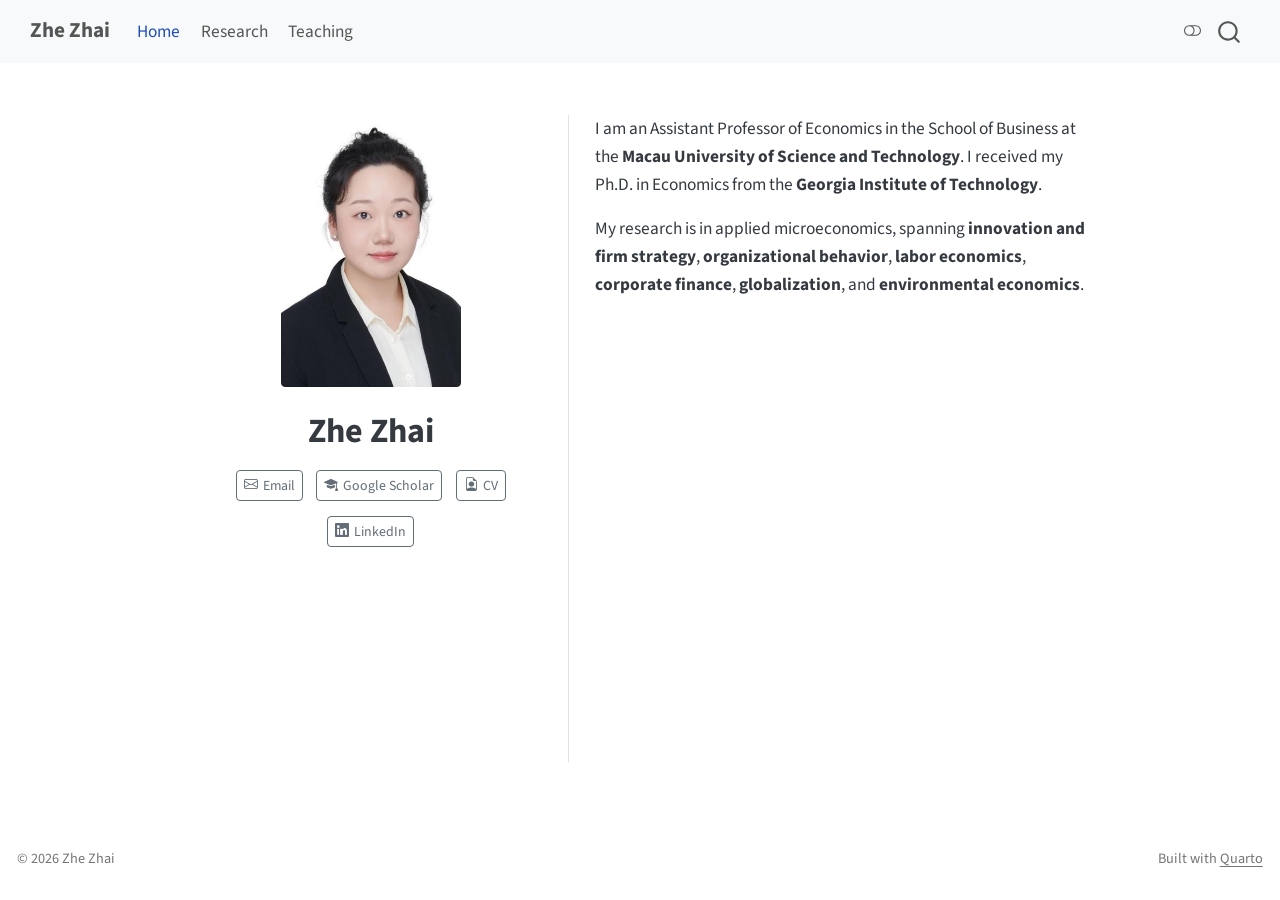
==== commit 10bb7bfd: "Built site for gh-pages" ====
--- a/index.html
+++ b/index.html
@@ -279,18 +279,6 @@
 <span class="menu-text">Teaching</span></a>
   </li>  
 </ul>
-            <ul class="navbar-nav navbar-nav-scroll ms-auto">
-  <li class="nav-item compact">
-    <a class="nav-link" href="mailto:zzhai@must.edu.mo"> <i class="bi bi-envelope" role="img" aria-label="Email">
-</i> 
-<span class="menu-text"></span></a>
-  </li>  
-  <li class="nav-item compact">
-    <a class="nav-link" href="https://scholar.google.com/"> <i class="bi bi-mortarboard-fill" role="img" aria-label="Google Scholar">
-</i> 
-<span class="menu-text"></span></a>
-  </li>  
-</ul>
           </div> <!-- /navcollapse -->
             <div class="quarto-navbar-tools">
   <a href="" class="quarto-color-scheme-toggle quarto-navigation-tool  px-1" onclick="window.quartoToggleColorScheme(); return false;" title="Toggle dark mode"><i class="bi"></i></a>
@@ -320,7 +308,7 @@
     <i class="bi bi-envelope"></i>
      <span class="about-link-text">Email</span>
   </a>
-  <a href="https://scholar.google.com/" class="about-link" rel="" target="">
+  <a href="https://scholar.google.com/citations?user=3uwHZdUAAAAJ&amp;hl=en" class="about-link" rel="" target="">
     <i class="bi bi-mortarboard-fill"></i>
      <span class="about-link-text">Google Scholar</span>
   </a>
@@ -336,7 +324,8 @@
   </div>
   <div class="about-contents"><main class="content" id="quarto-document-content">
 
-<p>I am an Assistant Professor of Economics in the School of Business at the <strong>Macau University of Science and Technology</strong>, with a Ph.D.&nbsp;in Economics from the <strong>Georgia Institute of Technology</strong>. My research is in applied microeconomics — <strong>innovation and firm strategy</strong>, <strong>labor markets</strong>, and <strong>corporate finance</strong> — with recent work on corporate green innovation.</p>
+<p>I am an Assistant Professor of Economics in the School of Business at the <strong>Macau University of Science and Technology</strong>. I received my Ph.D.&nbsp;in Economics from the <strong>Georgia Institute of Technology</strong>.</p>
+<p>My research is in applied microeconomics, spanning <strong>innovation and firm strategy</strong>, <strong>organizational behavior</strong>, <strong>labor economics</strong>, <strong>corporate finance</strong>, <strong>globalization</strong>, and <strong>environmental economics</strong>.</p>
 
 
 </main></div>
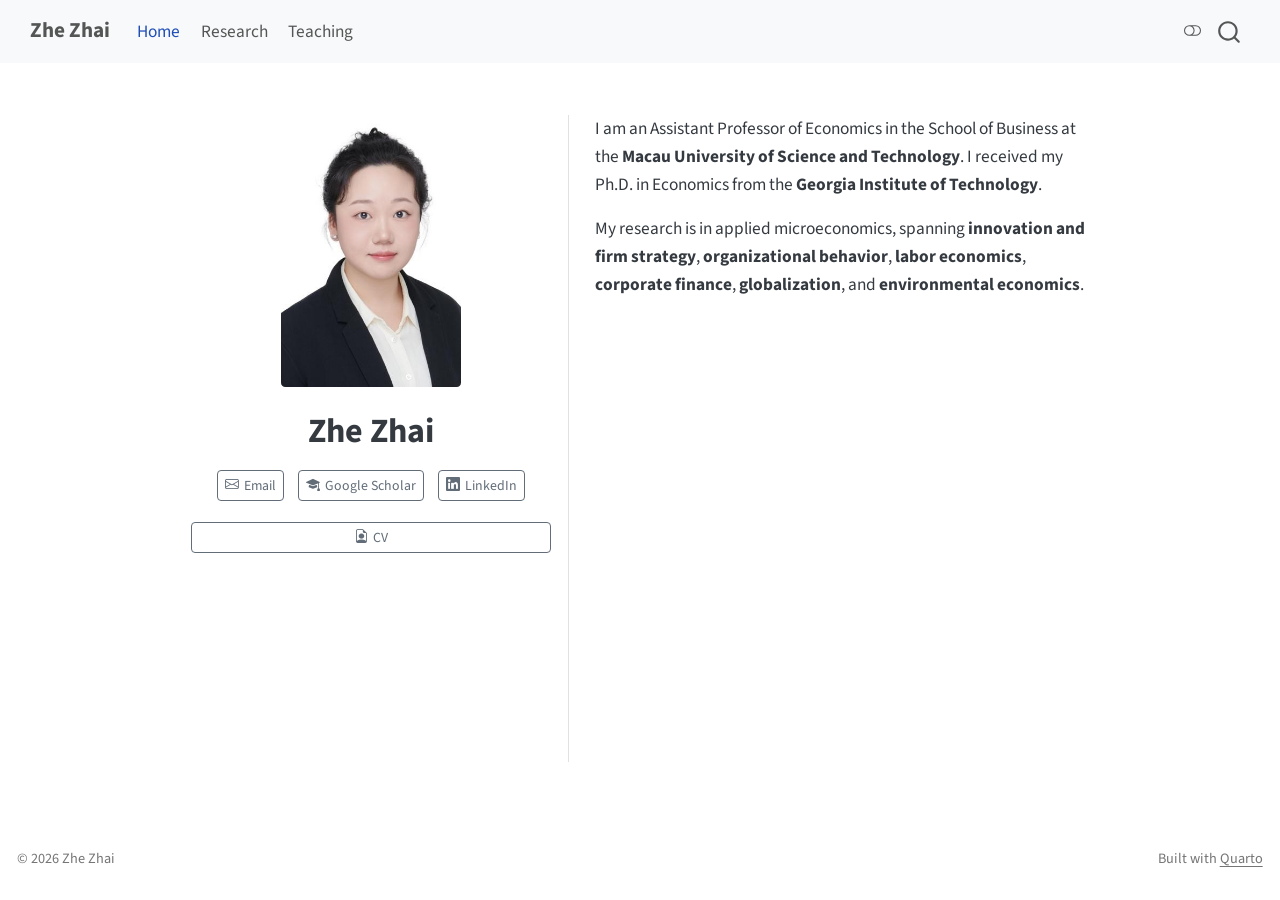
==== commit 2d6d3d7e: "Built site for gh-pages" ====
--- a/index.html
+++ b/index.html
@@ -312,13 +312,13 @@
     <i class="bi bi-mortarboard-fill"></i>
      <span class="about-link-text">Google Scholar</span>
   </a>
+  <a href="https://www.linkedin.com/" class="about-link" rel="" target="">
+    <i class="bi bi-linkedin"></i>
+     <span class="about-link-text">LinkedIn</span>
+  </a>
   <a href="/cv.html" class="about-link" rel="" target="">
     <i class="bi bi-file-earmark-person"></i>
      <span class="about-link-text">CV</span>
-  </a>
-  <a href="https://www.linkedin.com/" class="about-link" rel="" target="">
-    <i class="bi bi-linkedin"></i>
-     <span class="about-link-text">LinkedIn</span>
   </a>
 </div>
   </div>
--- a/styles.css
+++ b/styles.css
@@ -35,3 +35,13 @@
 .navbar-brand {
   font-weight: 700;
 }
+
+/* Home: put the CV link on its own second line, below the icon row */
+.about-links {
+  flex-wrap: wrap;
+}
+.about-links a.about-link[href$="cv.html"] {
+  flex-basis: 100%;
+  justify-content: center;
+  margin-top: 0.35rem;
+}
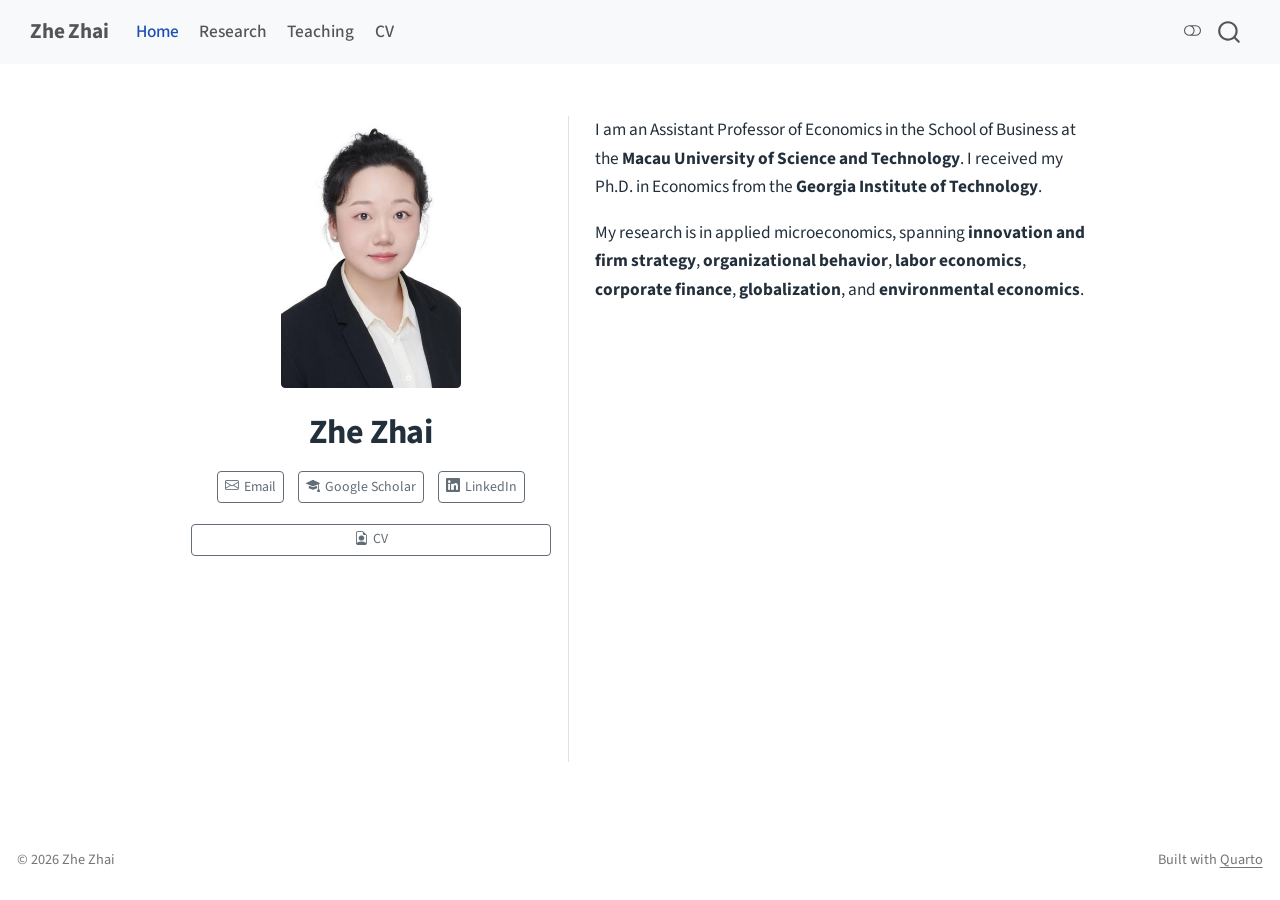
==== commit 71a12881: "Built site for gh-pages" ====
--- a/index.html
+++ b/index.html
@@ -33,6 +33,7 @@
 <script src="site_libs/quarto-search/fuse.min.js"></script>
 <script src="site_libs/quarto-search/quarto-search.js"></script>
 <meta name="quarto:offset" content="./">
+<link href="./favicon.svg" rel="icon" type="image/svg+xml">
 <script src="site_libs/quarto-html/quarto.js" type="module"></script>
 <script src="site_libs/quarto-html/tabsets/tabsets.js" type="module"></script>
 <script src="site_libs/quarto-html/popper.min.js"></script>
@@ -278,6 +279,10 @@
     <a class="nav-link" href="./teaching.html"> 
 <span class="menu-text">Teaching</span></a>
   </li>  
+  <li class="nav-item">
+    <a class="nav-link" href="./cv.pdf" target="_blank"> 
+<span class="menu-text">CV</span></a>
+  </li>  
 </ul>
           </div> <!-- /navcollapse -->
             <div class="quarto-navbar-tools">
@@ -316,7 +321,7 @@
     <i class="bi bi-linkedin"></i>
      <span class="about-link-text">LinkedIn</span>
   </a>
-  <a href="/cv.html" class="about-link" rel="" target="">
+  <a href="/cv.pdf" class="about-link" rel="" target="">
     <i class="bi bi-file-earmark-person"></i>
      <span class="about-link-text">CV</span>
   </a>
--- a/styles.css
+++ b/styles.css
@@ -1,47 +1,86 @@
-/* Subtle refinements over the cosmo/darkly themes */
-
+/* ---- Design system ---- */
 :root {
-  --accent: #1f6feb;
+  --accent: #2c5282;        /* refined academic blue */
+  --accent-soft: #ebf0f6;
+  --ink: #23303c;
 }
 
 body {
   font-size: 1.02rem;
-  line-height: 1.6;
+  line-height: 1.65;
+  color: var(--ink);
 }
 
-/* Home page name + Chinese subtitle */
-#title-block-header .quarto-title .title {
+/* Links in the accent color */
+main a,
+.about-links a.about-link:hover {
+  color: var(--accent);
+}
+main a:hover { text-decoration: underline; }
+
+/* Headings: a touch more weight + an accent underline on section titles */
+h1, h2, h3 { letter-spacing: -0.01em; }
+main h2 {
   font-weight: 700;
+  font-size: 1.35rem;
+  margin-top: 2.2rem;
+  padding-bottom: 0.3rem;
+  border-bottom: 2px solid var(--accent-soft);
 }
-#title-block-header .subtitle {
-  color: #6c757d;
-  font-weight: 400;
-  font-size: 1.4rem;
-  margin-top: -0.2rem;
+main h3 {
+  font-weight: 600;
+  font-size: 1.1rem;
+  margin-top: 1.4rem;
 }
 
-/* Publication list spacing */
-#refs .csl-entry {
-  margin-bottom: 0.9rem;
-  padding-left: 1.4rem;
-  text-indent: -1.4rem;
-}
+/* Navbar */
+.navbar-brand { font-weight: 700; letter-spacing: -0.01em; }
+.navbar .nav-link { font-weight: 500; }
 
-/* Tables in CV */
-table {
-  font-size: 0.97rem;
-}
+/* ---- Home about block ---- */
+#title-block-header .quarto-title .title { font-weight: 700; }
 
-.navbar-brand {
-  font-weight: 700;
-}
-
-/* Home: put the CV link on its own second line, below the icon row */
-.about-links {
-  flex-wrap: wrap;
-}
-.about-links a.about-link[href$="cv.html"] {
+/* Put the CV link on its own second line, below the icon row */
+.about-links { flex-wrap: wrap; }
+.about-links a.about-link[href$="cv.pdf"] {
   flex-basis: 100%;
   justify-content: center;
   margin-top: 0.35rem;
 }
+
+/* ---- Publication list ---- */
+.pub-list ol,
+.pub-list ul { padding-left: 1.25rem; }
+.pub-list li {
+  margin-bottom: 1.05rem;
+  line-height: 1.5;
+}
+.pub-list li::marker { color: var(--accent); font-weight: 600; }
+
+/* Clean "[Journal]" style link chips */
+a.pub-link {
+  display: inline-block;
+  font-size: 0.8rem;
+  font-weight: 600;
+  line-height: 1;
+  padding: 0.2rem 0.5rem;
+  margin-left: 0.15rem;
+  border: 1px solid var(--accent);
+  border-radius: 4px;
+  color: var(--accent) !important;
+  text-decoration: none !important;
+  vertical-align: 0.05em;
+}
+a.pub-link:hover {
+  background: var(--accent);
+  color: #fff !important;
+}
+
+/* Tables (CV/other) */
+table { font-size: 0.97rem; }
+
+/* ---- Dark theme adjustments ---- */
+@media (prefers-color-scheme: dark) {
+  :root { --accent: #7fb0e0; --accent-soft: #22303f; --ink: #d8dee6; }
+}
+:root[data-theme="dark"] { --accent: #7fb0e0; --accent-soft: #22303f; --ink: #d8dee6; }
